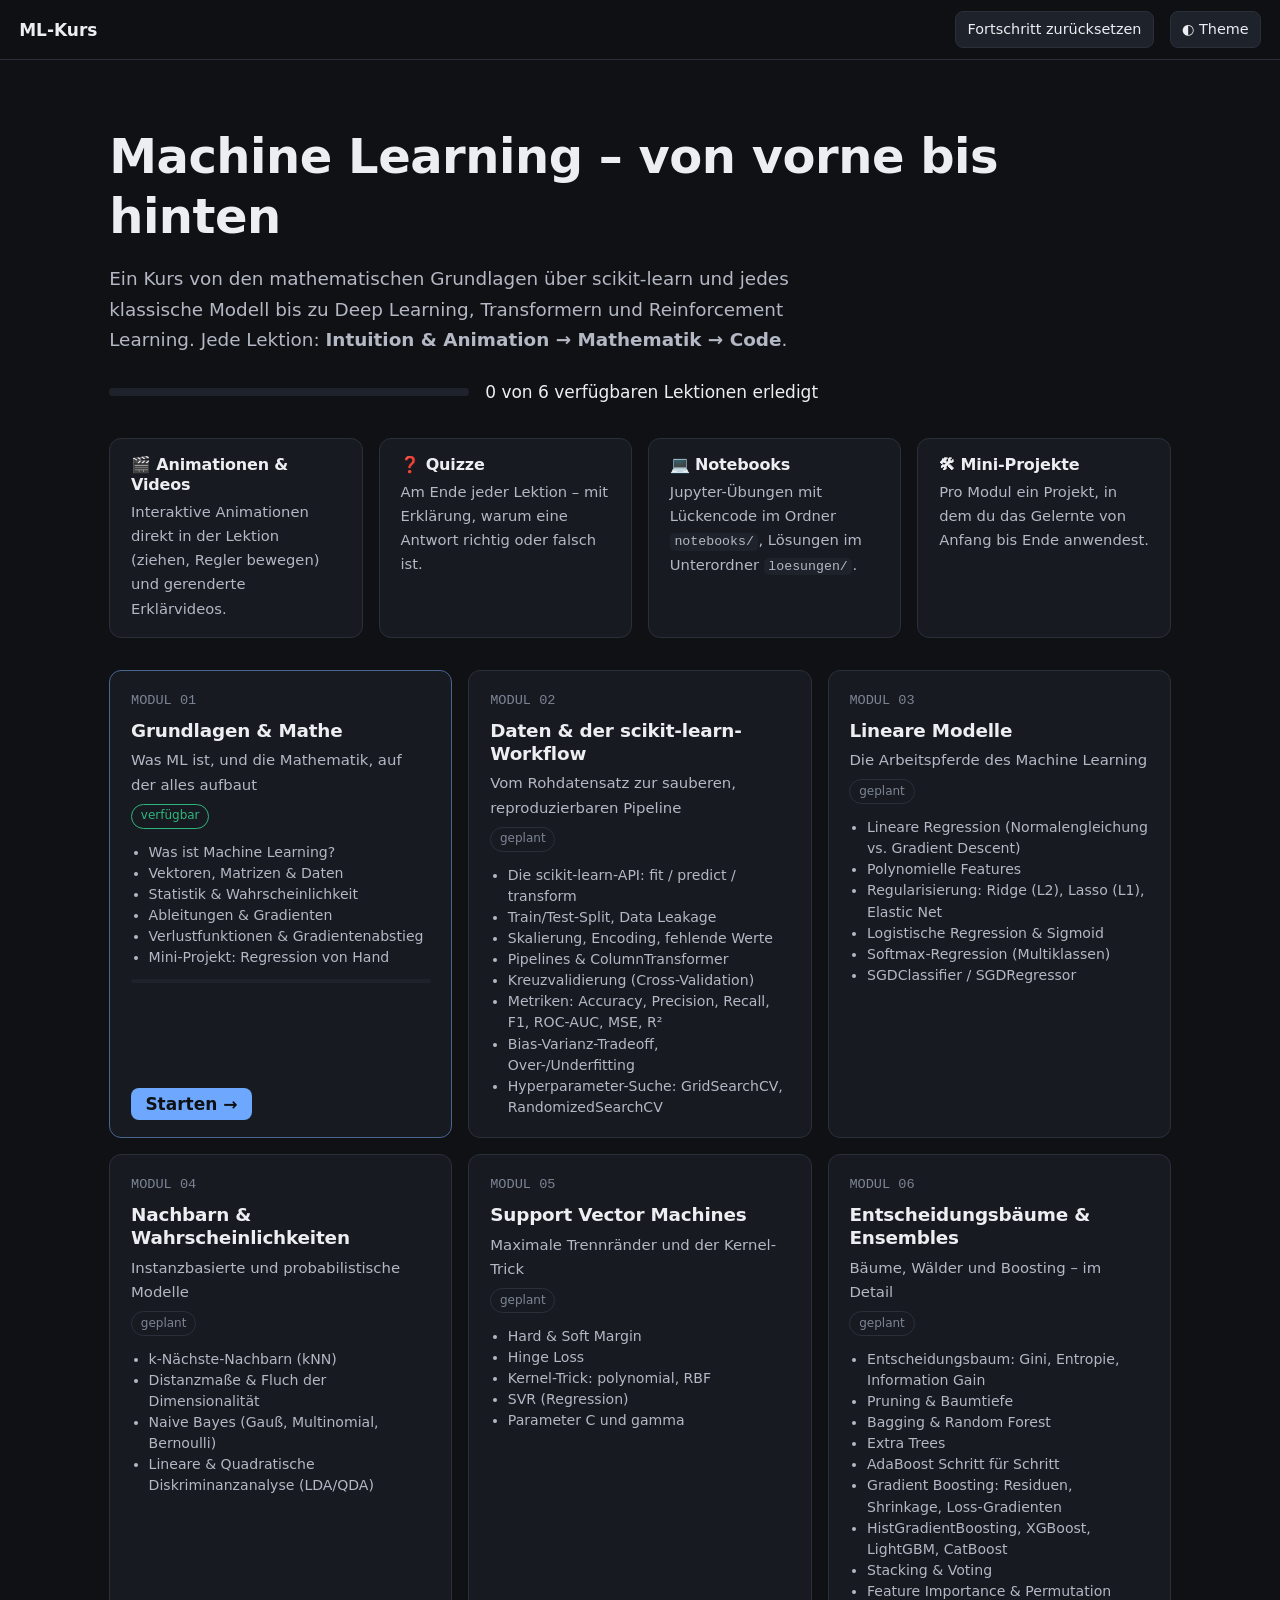
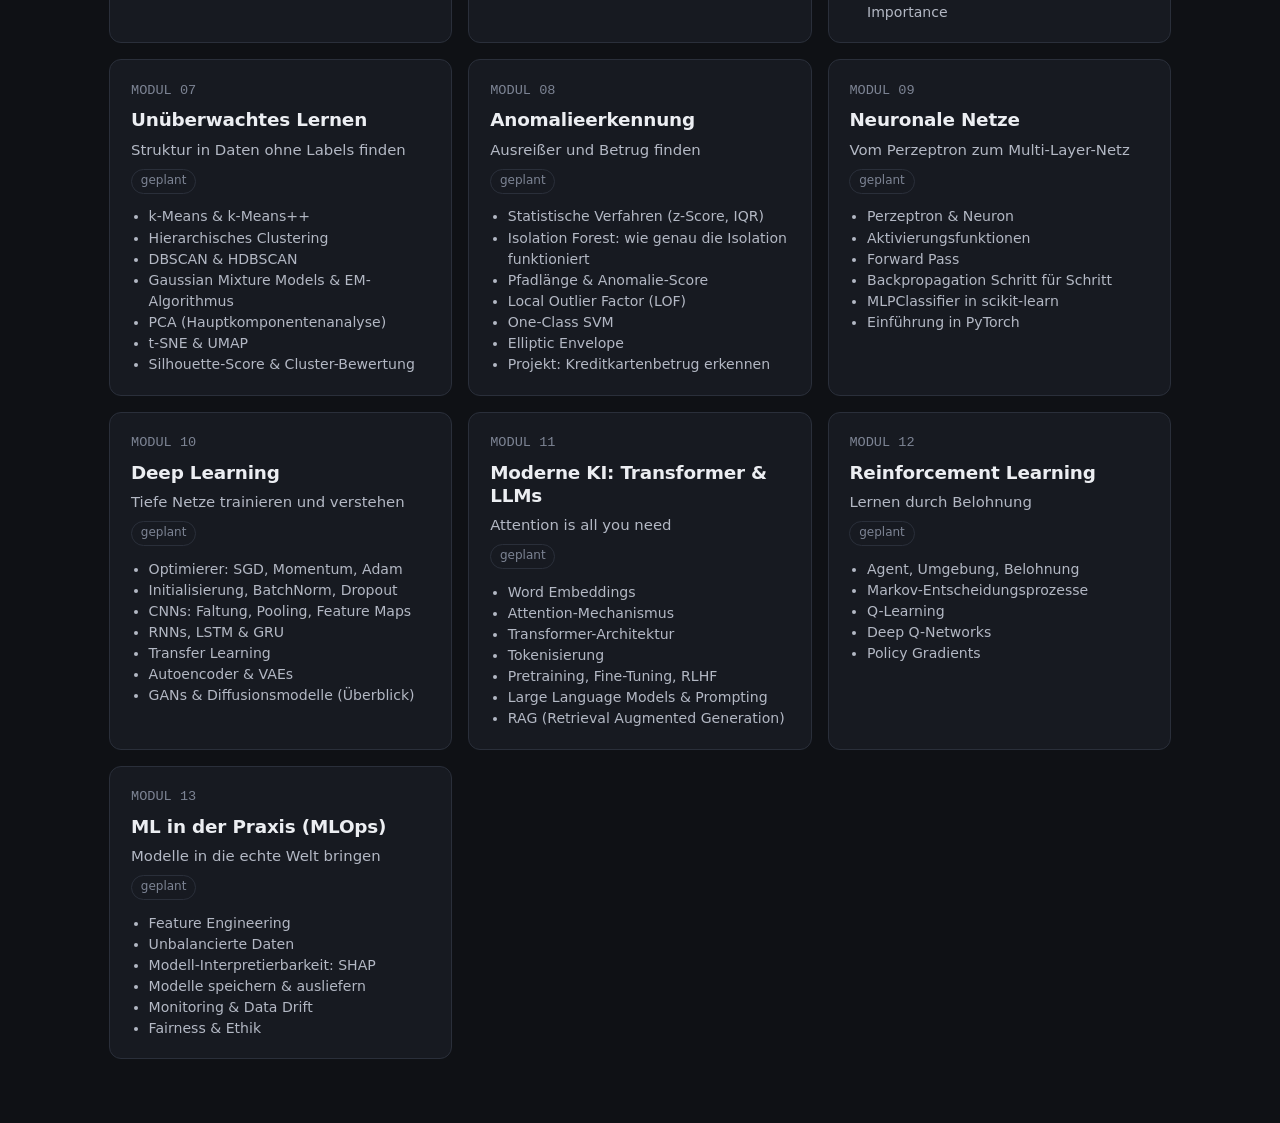
==== website/index.html @ ff545eff "ML-Kurs: Grundgerüst und Modul 1 (Grundlagen & Mathe) - Lokale Kurs-Website (Dark/Light) mit Navigat" ====
<!doctype html>
<html lang="de">
<head>
  <meta charset="utf-8">
  <meta name="viewport" content="width=device-width, initial-scale=1">
  <title>ML-Kurs – Übersicht</title>
  <link rel="stylesheet" href="assets/css/style.css">
</head>
<body>
  <header class="topbar">
    <a class="brand" href="index.html">ML-Kurs</a>
    <span class="spacer"></span>
    <button class="icon-btn" id="reset-btn" title="Gesamten Fortschritt löschen">Fortschritt zurücksetzen</button>
    <button class="icon-btn" id="theme-btn" aria-label="Hell/Dunkel umschalten">◐ Theme</button>
  </header>

  <section class="hero">
    <h1>Machine Learning – von vorne bis hinten</h1>
    <p>Ein Kurs von den mathematischen Grundlagen über scikit-learn und jedes klassische Modell bis zu Deep Learning,
      Transformern und Reinforcement Learning. Jede Lektion: <b>Intuition &amp; Animation → Mathematik → Code</b>.</p>
    <div class="overall"><div class="bar"><div id="overall-bar"></div></div><span id="overall-text"></span></div>
  </section>

  <section class="howto">
    <div class="card"><h3>🎬 Animationen &amp; Videos</h3><p>Interaktive Animationen direkt in der Lektion (ziehen, Regler bewegen) und gerenderte Erklärvideos.</p></div>
    <div class="card"><h3>❓ Quizze</h3><p>Am Ende jeder Lektion – mit Erklärung, warum eine Antwort richtig oder falsch ist.</p></div>
    <div class="card"><h3>💻 Notebooks</h3><p>Jupyter-Übungen mit Lückencode im Ordner <code>notebooks/</code>, Lösungen im Unterordner <code>loesungen/</code>.</p></div>
    <div class="card"><h3>🛠 Mini-Projekte</h3><p>Pro Modul ein Projekt, in dem du das Gelernte von Anfang bis Ende anwendest.</p></div>
  </section>

  <section class="grid" id="modules"></section>

  <script src="assets/js/course.js"></script>
  <script src="assets/js/app.js"></script>
  <script>
    (function () {
      const { Progress, Store } = ML;
      const grid = document.getElementById("modules");

      function render() {
        let total = 0, done = 0;
        grid.innerHTML = COURSE.modules.map(m => {
          const ready = m.status === "fertig";
          let body, actions = "";
          if (ready) {
            total += m.lessons.length;
            const n = m.lessons.filter(l => Progress.isDone(l.id)).length;
            done += n;
            body = `<ul>${m.lessons.map(l => `<li>${Progress.isDone(l.id) ? "✓ " : ""}${l.title}</li>`).join("")}</ul>
              <div class="mbar"><div style="width:${Math.round(n / m.lessons.length * 100)}%"></div></div>`;
            const next = m.lessons.find(l => !Progress.isDone(l.id)) || m.lessons[0];
            actions = `<div class="actions"><a class="btn" href="${m.dir}/${next.file}">${n ? (n === m.lessons.length ? "Wiederholen" : "Weitermachen") : "Starten"} →</a></div>`;
          } else {
            body = `<ul>${m.topics.map(t => `<li>${t}</li>`).join("")}</ul>`;
          }
          return `<article class="module-card ${ready ? "ready" : ""}" id="${m.id}">
            <span class="nr">MODUL ${String(m.nr).padStart(2, "0")}</span>
            <h3>${m.title}</h3><p>${m.subtitle}</p>
            <span class="badge">${ready ? "verfügbar" : "geplant"}</span>
            ${body}${actions}</article>`;
        }).join("");
        const ratio = total ? done / total : 0;
        document.getElementById("overall-bar").style.width = Math.round(ratio * 100) + "%";
        document.getElementById("overall-text").textContent = `${done} von ${total} verfügbaren Lektionen erledigt`;
      }

      document.getElementById("theme-btn").addEventListener("click", () => {
        const t = document.documentElement.getAttribute("data-theme") === "dark" ? "light" : "dark";
        document.documentElement.setAttribute("data-theme", t);
        Store.set("theme", t);
      });
      document.getElementById("reset-btn").addEventListener("click", () => {
        if (confirm("Gesamten Fortschritt (erledigte Lektionen und Quiz-Ergebnisse) löschen?")) {
          Store.set("done", {}); Store.set("quiz", {}); render();
        }
      });
      render();
    })();
  </script>
</body>
</html>
---- website/assets/css/style.css ----
/* ===== Design-Tokens ===== */
:root {
  color-scheme: dark;
  --bg: #0f1115;
  --surface: #171a21;
  --surface-2: #1e222b;
  --border: #2a2f3a;
  --text: #eceef2;
  --text-2: #b3b8c4;
  --muted: #7d8494;
  --accent: #6ea8fe;
  --accent-ink: #0f1115;
  --series-1: #3987e5;
  --series-2: #d95926;
  --series-3: #199e70;
  --good: #2fb67c;
  --bad: #e66767;
  --warn: #c98500;
  --grid: #262a33;
  --radius: 12px;
  --font: "Inter", system-ui, -apple-system, "Segoe UI", Roboto, sans-serif;
  --mono: "JetBrains Mono", ui-monospace, "SFMono-Regular", Consolas, monospace;
}
:root[data-theme="light"] {
  color-scheme: light;
  --bg: #f7f7f5;
  --surface: #ffffff;
  --surface-2: #f0f0ec;
  --border: #dcdcd6;
  --text: #16171a;
  --text-2: #4a4c52;
  --muted: #7a7c82;
  --accent: #2a62c9;
  --accent-ink: #ffffff;
  --series-1: #2a78d6;
  --series-2: #eb6834;
  --series-3: #1baf7a;
  --good: #1a8a5a;
  --bad: #c93c3b;
  --warn: #a86f00;
  --grid: #e6e6e1;
}

* { box-sizing: border-box; }
html { scroll-behavior: smooth; }
body {
  margin: 0;
  background: var(--bg);
  color: var(--text);
  font-family: var(--font);
  font-size: 17px;
  line-height: 1.65;
}
a { color: var(--accent); }
code, pre { font-family: var(--mono); font-size: .9em; }
code { background: var(--surface-2); padding: .1em .35em; border-radius: 5px; overflow-wrap: anywhere; }
pre { background: var(--surface-2); padding: 1rem; border-radius: var(--radius); overflow-x: auto; border: 1px solid var(--border); }
pre code { background: none; padding: 0; }
h1, h2, h3 { line-height: 1.25; letter-spacing: -.01em; }
h1 { font-size: 2.1rem; margin: .2em 0 .4em; }
h2 { font-size: 1.5rem; margin-top: 2.4em; padding-top: .4em; border-top: 1px solid var(--border); }
h3 { font-size: 1.15rem; margin-top: 1.8em; }
.term { color: var(--muted); font-style: italic; }   /* englischer Fachbegriff */

/* ===== Layout ===== */
.topbar {
  position: sticky; top: 0; z-index: 20;
  display: flex; align-items: center; gap: 1rem;
  padding: .7rem 1.2rem;
  background: color-mix(in srgb, var(--bg) 88%, transparent);
  backdrop-filter: blur(8px);
  border-bottom: 1px solid var(--border);
}
.topbar .brand { font-weight: 700; color: var(--text); text-decoration: none; }
.topbar .spacer { flex: 1; }
.icon-btn {
  background: var(--surface-2); color: var(--text); border: 1px solid var(--border);
  border-radius: 8px; padding: .35rem .7rem; cursor: pointer; font: inherit; font-size: .9rem;
}
.icon-btn:hover { border-color: var(--accent); }
#nav-toggle { display: none; }

.layout { display: grid; grid-template-columns: 290px minmax(0, 1fr); min-height: calc(100vh - 52px); }
.sidebar {
  position: sticky; top: 52px; align-self: start; height: calc(100vh - 52px); overflow-y: auto;
  padding: 1.2rem 1rem; border-right: 1px solid var(--border); background: var(--surface);
}
.sidebar h4 { margin: 0 0 .3rem; font-size: .8rem; text-transform: uppercase; letter-spacing: .06em; color: var(--muted); }
.sidebar ol { list-style: none; padding: 0; margin: 0 0 1.4rem; }
.sidebar li a {
  display: flex; gap: .55rem; align-items: baseline; padding: .4rem .55rem; border-radius: 8px;
  color: var(--text-2); text-decoration: none; font-size: .93rem; line-height: 1.35;
}
.sidebar li a:hover { background: var(--surface-2); color: var(--text); }
.sidebar li a.active { background: var(--surface-2); color: var(--text); font-weight: 600; }
.sidebar .check { width: 1.1em; flex: none; color: var(--muted); }
.sidebar .done .check { color: var(--good); }
.sidebar .module-progress { height: 4px; background: var(--surface-2); border-radius: 2px; margin: .2rem 0 .8rem; overflow: hidden; }
.sidebar .module-progress > div { height: 100%; background: var(--good); width: 0; transition: width .4s; }

main.content { padding: 2rem clamp(1rem, 4vw, 3.5rem) 5rem; max-width: 900px; width: 100%; }
.breadcrumb { color: var(--muted); font-size: .9rem; }
.lead { font-size: 1.15rem; color: var(--text-2); }

/* ===== Bausteine ===== */
.goals, .callout, .card {
  background: var(--surface); border: 1px solid var(--border); border-radius: var(--radius); padding: 1rem 1.3rem; margin: 1.4rem 0;
}
.goals h3, .callout h3 { margin-top: 0; }
.goals ul { margin: .3rem 0; padding-left: 1.2rem; }
.callout { border-left: 4px solid var(--accent); }
.callout.intuition { border-left-color: var(--series-3); }
.callout.warn { border-left-color: var(--warn); }
.callout.math { border-left-color: var(--series-1); }
.callout .label { font-size: .78rem; font-weight: 700; text-transform: uppercase; letter-spacing: .06em; color: var(--muted); display: block; margin-bottom: .2rem; }

.katex-display { position: relative; overflow-x: auto; overflow-y: hidden; padding: .3rem 0; }
.katex { position: relative; }  /* hält die unsichtbare MathML-Ebene im Container */

table { border-collapse: collapse; width: 100%; margin: 1rem 0; font-size: .95rem; }
th, td { border-bottom: 1px solid var(--border); padding: .5rem .6rem; text-align: left; vertical-align: top; }
th { color: var(--text-2); font-weight: 600; }
.table-wrap { overflow-x: auto; }

/* Video */
figure.video { margin: 1.6rem 0; }
figure.video video { width: 100%; border-radius: var(--radius); border: 1px solid var(--border); background: #000; display: block; }
figure figcaption { color: var(--muted); font-size: .9rem; margin-top: .4rem; }

/* ===== Interaktive Animationen ===== */
.anim {
  background: var(--surface); border: 1px solid var(--border); border-radius: var(--radius);
  margin: 1.6rem 0; overflow: hidden;
}
.anim-head { padding: .8rem 1.1rem .2rem; }
.anim-head strong { display: block; }
.anim-head span { color: var(--muted); font-size: .9rem; }
.anim canvas { display: block; width: 100%; touch-action: none; }
.anim-controls {
  display: flex; flex-wrap: wrap; gap: .6rem 1.2rem; align-items: center;
  padding: .7rem 1.1rem; border-top: 1px solid var(--border); background: var(--surface-2); font-size: .92rem;
}
.anim-controls label { display: flex; align-items: center; gap: .5rem; color: var(--text-2); }
.anim-controls input[type=range] { width: 140px; accent-color: var(--accent); }
.anim-controls .val { font-family: var(--mono); color: var(--text); min-width: 3.5em; }
.btn {
  background: var(--accent); color: var(--accent-ink); border: 0; border-radius: 8px;
  padding: .4rem .9rem; font: inherit; font-weight: 600; cursor: pointer;
}
.btn.secondary { background: transparent; color: var(--text); border: 1px solid var(--border); }
.btn:hover { filter: brightness(1.1); }
.anim-readout { font-family: var(--mono); font-size: .88rem; color: var(--text-2); padding: 0 1.1rem .8rem; min-height: 1.4em; }
.legend { display: flex; gap: 1rem; flex-wrap: wrap; font-size: .85rem; color: var(--text-2); padding: 0 1.1rem .6rem; }
.legend i { display: inline-block; width: 10px; height: 10px; border-radius: 50%; margin-right: .35rem; vertical-align: middle; }

/* Schritt-für-Schritt-Erklärer */
.stepper .step-text { padding: .8rem 1.1rem; min-height: 4.5em; border-top: 1px solid var(--border); }
.stepper .step-dots { display: flex; gap: 6px; }
.stepper .step-dots i { width: 8px; height: 8px; border-radius: 50%; background: var(--border); }
.stepper .step-dots i.on { background: var(--accent); }

/* ===== Quiz ===== */
.quiz { background: var(--surface); border: 1px solid var(--border); border-radius: var(--radius); padding: 1.2rem 1.3rem; margin: 2rem 0; }
.quiz h3 { margin-top: 0; }
.quiz .q { margin: 1.2rem 0 1.6rem; }
.quiz .q p.qtext { font-weight: 600; margin: 0 0 .6rem; }
.quiz .opt {
  display: block; width: 100%; text-align: left; margin: .35rem 0; padding: .6rem .9rem;
  background: var(--surface-2); color: var(--text); border: 1px solid var(--border); border-radius: 9px;
  font: inherit; font-size: .97rem; cursor: pointer;
}
.quiz .opt:hover:not(:disabled) { border-color: var(--accent); }
.quiz .opt.correct { border-color: var(--good); background: color-mix(in srgb, var(--good) 15%, var(--surface-2)); }
.quiz .opt.wrong { border-color: var(--bad); background: color-mix(in srgb, var(--bad) 15%, var(--surface-2)); }
.quiz .opt:disabled { cursor: default; }
.quiz .explain { display: none; margin-top: .5rem; padding: .6rem .9rem; border-radius: 9px; background: var(--surface-2); font-size: .95rem; }
.quiz .explain.show { display: block; }
.quiz .explain b.ok { color: var(--good); }
.quiz .explain b.no { color: var(--bad); }
.quiz .score { font-weight: 600; }

/* ===== Lektionsende ===== */
.lesson-footer { display: flex; justify-content: space-between; gap: 1rem; margin-top: 3rem; flex-wrap: wrap; }
.lesson-footer a.btn { text-decoration: none; }
.complete-box { text-align: center; margin: 2.5rem 0 0; padding: 1.2rem; border: 1px dashed var(--border); border-radius: var(--radius); }
.complete-box.is-done { border-style: solid; border-color: var(--good); }

/* Notebook-Hinweis */
.notebook-link { display: flex; gap: 1rem; align-items: center; }
.notebook-link code { overflow-wrap: anywhere; }

/* ===== Übersicht (index) ===== */
.hero { padding: 3.5rem 1.2rem 2rem; max-width: 1100px; margin: 0 auto; }
.hero h1 { font-size: clamp(2rem, 5vw, 3rem); margin-bottom: .3rem; }
.hero p { color: var(--text-2); font-size: 1.15rem; max-width: 60ch; }
.overall { display: flex; align-items: center; gap: 1rem; margin-top: 1.4rem; }
.overall .bar { flex: 0 1 360px; height: 8px; background: var(--surface-2); border-radius: 4px; overflow: hidden; }
.overall .bar > div { height: 100%; background: var(--good); width: 0; transition: width .5s; }
.grid { display: grid; grid-template-columns: repeat(auto-fill, minmax(300px, 1fr)); gap: 1rem; max-width: 1100px; margin: 0 auto; padding: 0 1.2rem 4rem; }
.module-card {
  background: var(--surface); border: 1px solid var(--border); border-radius: var(--radius); padding: 1.2rem 1.3rem;
  display: flex; flex-direction: column; gap: .4rem;
}
.module-card.ready { border-color: color-mix(in srgb, var(--accent) 45%, var(--border)); }
.module-card .nr { font-family: var(--mono); color: var(--muted); font-size: .85rem; }
.module-card h3 { margin: 0; font-size: 1.15rem; }
.module-card p { margin: 0; color: var(--text-2); font-size: .93rem; }
.module-card ul { margin: .4rem 0 0; padding-left: 1.1rem; color: var(--text-2); font-size: .88rem; line-height: 1.5; }
.module-card .badge { align-self: flex-start; font-size: .75rem; padding: .1rem .55rem; border-radius: 99px; border: 1px solid var(--border); color: var(--muted); }
.module-card.ready .badge { color: var(--good); border-color: var(--good); }
.module-card .mbar { height: 4px; background: var(--surface-2); border-radius: 2px; overflow: hidden; margin-top: .3rem; }
.module-card .mbar > div { height: 100%; background: var(--good); width: 0; }
.module-card .actions { margin-top: auto; padding-top: .7rem; }
.module-card .actions a { text-decoration: none; }
.howto { max-width: 1100px; margin: 0 auto 2rem; padding: 0 1.2rem; display: grid; grid-template-columns: repeat(auto-fit, minmax(240px, 1fr)); gap: 1rem; }
.howto .card { margin: 0; }
.howto .card h3 { margin: 0 0 .3rem; font-size: 1rem; }
.howto .card p { margin: 0; font-size: .92rem; color: var(--text-2); }

/* ===== Mobil ===== */
@media (max-width: 860px) {
  #nav-toggle { display: inline-block; }
  .layout { grid-template-columns: minmax(0, 1fr); }
  .sidebar { position: fixed; left: 0; top: 52px; width: min(320px, 85vw); z-index: 15; transform: translateX(-105%); transition: transform .25s; }
  .sidebar.open { transform: none; box-shadow: 0 0 40px rgba(0,0,0,.5); }
  main.content { padding: 1.4rem 16px 4rem; }
  body { font-size: 16px; }
}
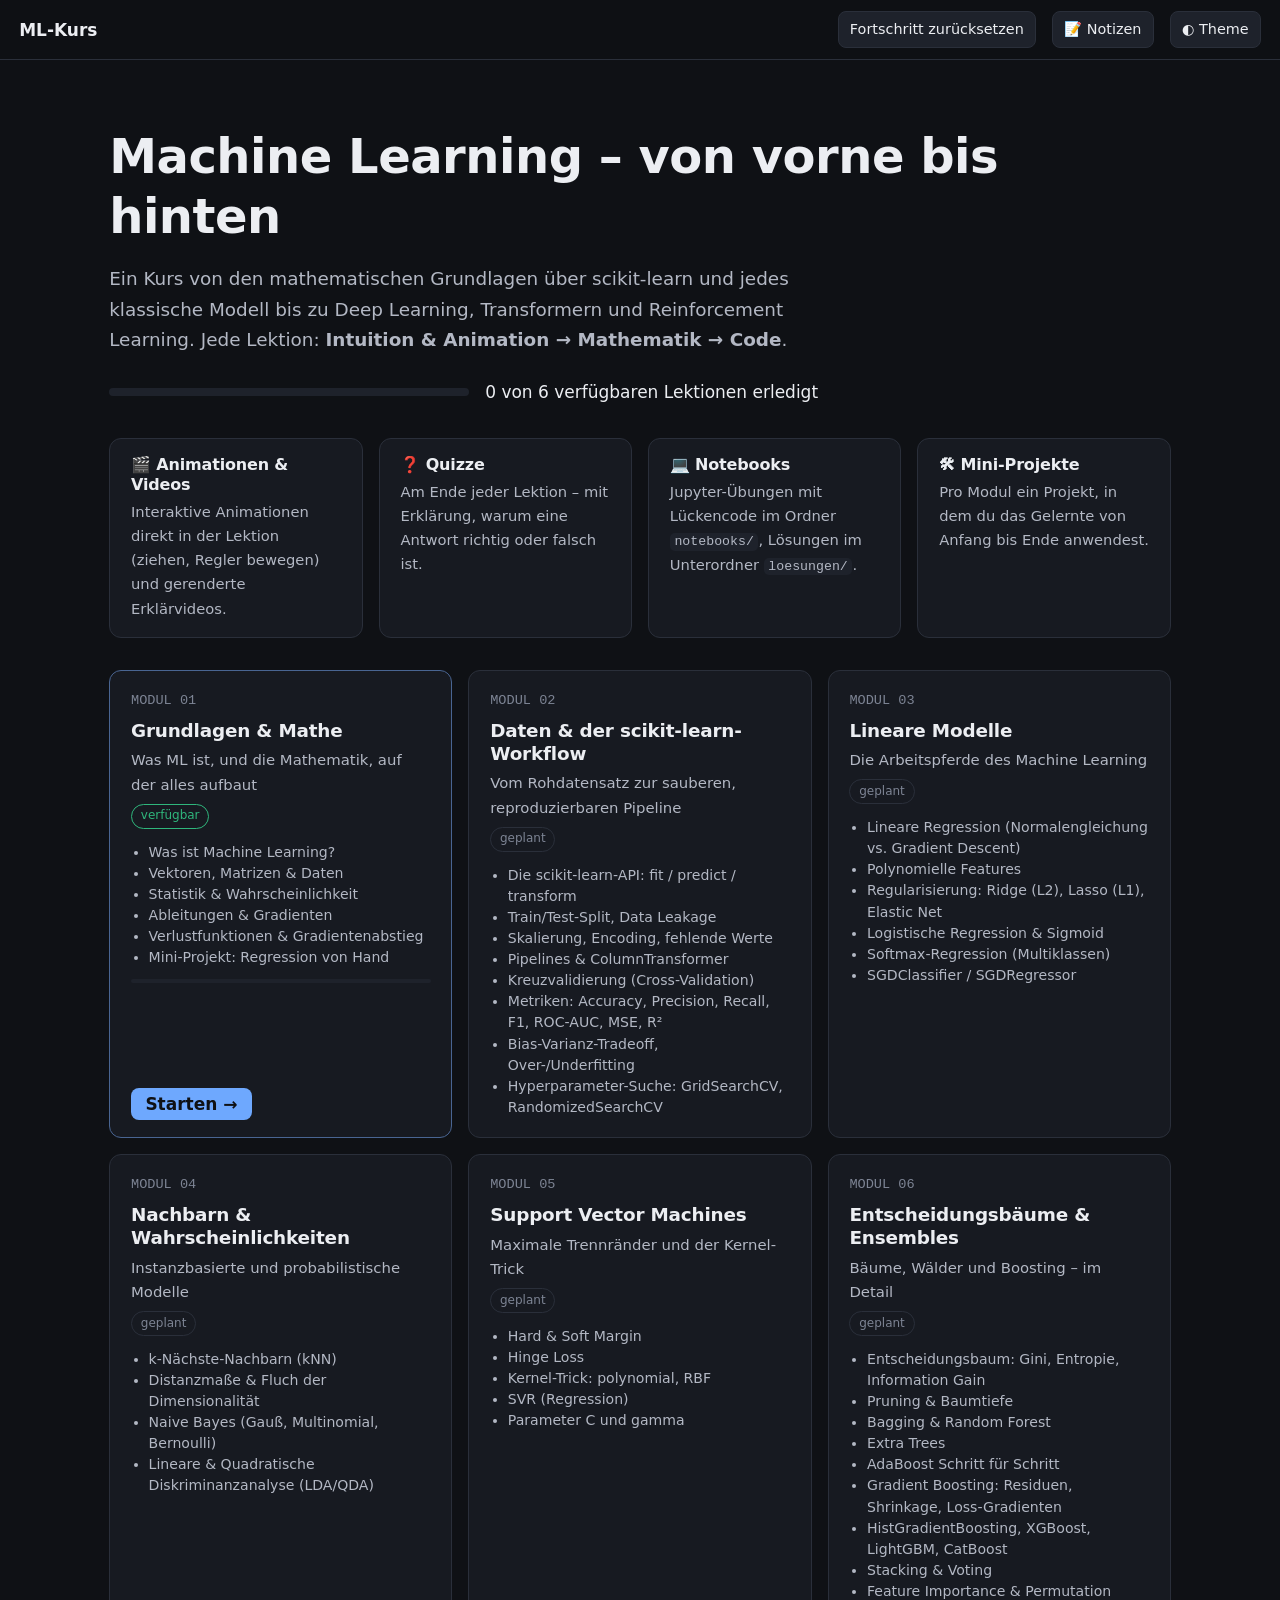
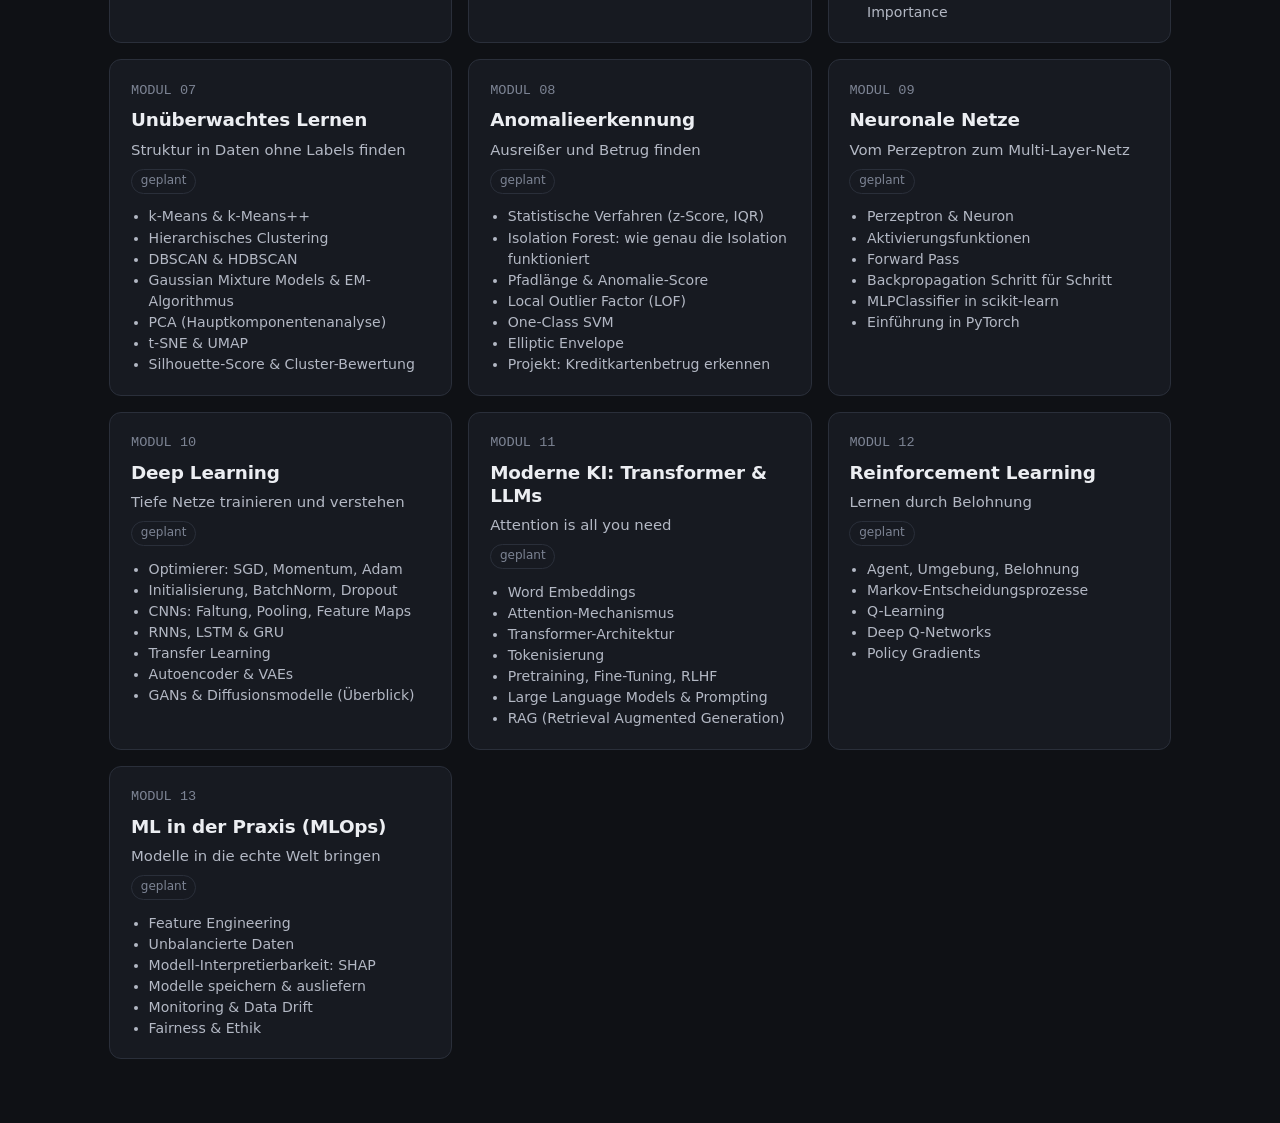
==== commit 859b4d7e: "Notiz-Seitenleiste und Video-Prompts für alle Themen - Notizbuch auf jeder Seite, im Browser gespeic" ====
--- a/website/index.html
+++ b/website/index.html
@@ -32,6 +32,7 @@
 
   <script src="assets/js/course.js"></script>
   <script src="assets/js/app.js"></script>
+  <script src="assets/js/notes.js"></script>
   <script>
     (function () {
       const { Progress, Store } = ML;
--- a/website/assets/css/style.css
+++ b/website/assets/css/style.css
@@ -226,3 +226,41 @@
   main.content { padding: 1.4rem 16px 4rem; }
   body { font-size: 16px; }
 }
+
+/* ===== Notiz-Seitenleiste ===== */
+.notes-panel {
+  position: fixed; top: 52px; right: 0; bottom: 0; z-index: 18;
+  width: min(380px, 100vw);
+  display: flex; flex-direction: column; gap: .6rem;
+  padding: .9rem 1rem 1rem;
+  background: var(--surface); border-left: 1px solid var(--border);
+  transform: translateX(105%); transition: transform .25s;
+}
+body.notes-open .notes-panel { transform: none; box-shadow: -10px 0 40px rgba(0,0,0,.25); }
+body.notes-open #notes-toggle { border-color: var(--accent); }
+.notes-head { display: flex; align-items: center; gap: .6rem; }
+.notes-head strong { flex: 1; }
+.notes-status { color: var(--good); font-size: .82rem; }
+.notes-toc { background: var(--surface-2); border: 1px solid var(--border); border-radius: 10px; padding: .4rem .7rem; max-height: 35%; overflow-y: auto; flex: none; }
+.notes-toc summary { cursor: pointer; font-size: .8rem; font-weight: 700; text-transform: uppercase; letter-spacing: .06em; color: var(--muted); }
+.notes-toc ol { list-style: none; margin: .4rem 0 .2rem; padding: 0; }
+.notes-toc li { padding-left: calc(var(--lvl) * 1rem); }
+.notes-toc a { display: block; padding: .15rem .3rem; border-radius: 6px; color: var(--text); text-decoration: none; font-size: .9rem; line-height: 1.35; }
+.notes-toc a:hover { background: var(--surface); color: var(--accent); }
+.notes-toc .nr { font-family: var(--mono); color: var(--muted); font-size: .82rem; margin-right: .2rem; }
+.notes-panel textarea {
+  flex: 1; min-height: 120px; resize: none; width: 100%;
+  background: var(--bg); color: var(--text); border: 1px solid var(--border); border-radius: 10px;
+  padding: .7rem .8rem; font-family: var(--mono); font-size: .88rem; line-height: 1.55;
+}
+.notes-panel textarea:focus { outline: none; border-color: var(--accent); }
+.notes-actions { display: flex; flex-wrap: wrap; gap: .4rem; }
+.notes-actions .btn { font-size: .8rem; padding: .3rem .6rem; font-weight: 500; }
+/* Auf breiten Bildschirmen schiebt die Leiste den Inhalt zur Seite statt ihn zu verdecken */
+@media (min-width: 1250px) {
+  body.notes-open .layout, body.notes-open .hero, body.notes-open .howto, body.notes-open .grid { margin-right: 380px; }
+}
+@media (max-width: 860px) {
+  .topbar { gap: .5rem; }
+  #notes-toggle, #theme-toggle, #theme-btn, #reset-btn { font-size: .8rem; padding: .3rem .5rem; }
+}
